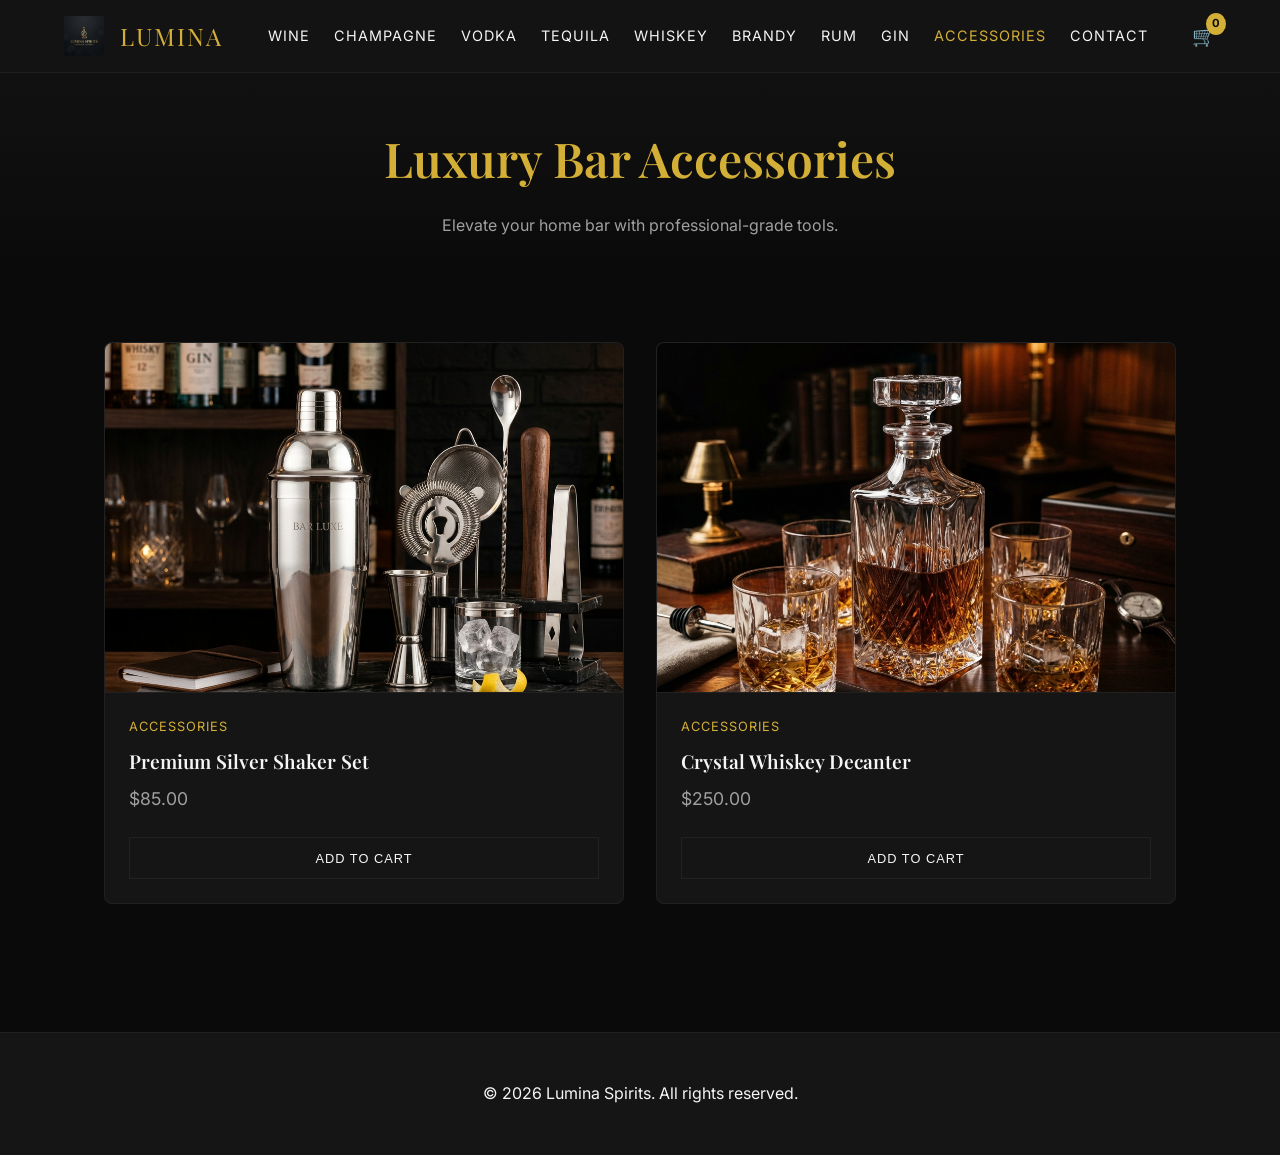
==== accessories.html @ 1b57c8b4 "Add files via upload" ====
<!DOCTYPE html>
<html lang="en">
<head>
    <meta charset="UTF-8">
    <meta name="viewport" content="width=device-width, initial-scale=1.0">
    <title>Bar Accessories | Lumina Spirits</title>
    <meta name="description" content="Premium bar accessories and tools.">
    <link rel="stylesheet" href="index.css">
</head>
<body>
    <nav class="navbar">
        <a href="index.html" class="nav-brand">
            <img src="assets/images/liquor_logo.png" alt="Lumina Spirits">
            <span>LUMINA</span>
        </a>
        <ul class="nav-links">
            <li><a href="wine.html">Wine</a></li>
            <li><a href="champagne.html">Champagne</a></li>
            <li><a href="vodka.html">Vodka</a></li>
            <li><a href="tequila.html">Tequila</a></li>
            <li><a href="whiskey.html">Whiskey</a></li>
            <li><a href="brandy.html">Brandy</a></li>
            <li><a href="rum.html">Rum</a></li>
            <li><a href="gin.html">Gin</a></li>
            <li><a href="accessories.html" style="color: var(--accent-gold);">Accessories</a></li>
            <li><a href="contact.html">Contact</a></li>
        </ul>
        <div class="nav-icons">
            <div class="cart-icon">🛒<span class="cart-count">0</span></div>
        </div>
    </nav>

    <header class="page-header">
        <h1 class="animate-on-scroll">Luxury Bar Accessories</h1>
        <p class="animate-on-scroll" style="color: var(--text-muted); margin-top: 1rem;">Elevate your home bar with professional-grade tools.</p>
    </header>

    <section class="container">
        <div class="product-grid">
            <div class="product-card">
                <img src="assets/images/accessories_shaker.png" alt="Silver Shaker Set" class="product-image">
                <div class="product-info">
                    <span class="product-category">Accessories</span>
                    <h3 class="product-title">Premium Silver Shaker Set</h3>
                    <p class="product-price">$85.00</p>
                    <button class="btn add-to-cart">Add to Cart</button>
                </div>
            </div>
            <div class="product-card">
                <img src="assets/images/accessories_decanter.png" alt="Crystal Decanter Set" class="product-image">
                <div class="product-info">
                    <span class="product-category">Accessories</span>
                    <h3 class="product-title">Crystal Whiskey Decanter</h3>
                    <p class="product-price">$250.00</p>
                    <button class="btn add-to-cart">Add to Cart</button>
                </div>
            </div>
        </div>
    </section>

    <footer>
        <div class="footer-content">
            <p>&copy; 2026 Lumina Spirits. All rights reserved.</p>
        </div>
    </footer>

    <script src="main.js"></script>
</body>
</html>
---- index.css ----
@import url('https://fonts.googleapis.com/css2?family=Inter:wght@300;400;500;600&family=Playfair+Display:ital,wght@0,400;0,600;0,700;1,400&display=swap');

:root {
    --bg-dark: #0a0a0a;
    --bg-card: #151515;
    --text-main: #f5f5f5;
    --text-muted: #a0a0a0;
    --accent-gold: #d4af37;
    --accent-gold-hover: #f1c40f;
    --glass-bg: rgba(20, 20, 20, 0.7);
    --glass-border: rgba(255, 255, 255, 0.05);
}

* {
    margin: 0;
    padding: 0;
    box-sizing: border-box;
}

body {
    font-family: 'Inter', sans-serif;
    background-color: var(--bg-dark);
    color: var(--text-main);
    line-height: 1.6;
    overflow-x: hidden;
}

h1, h2, h3, h4, h5, h6 {
    font-family: 'Playfair Display', serif;
    font-weight: 600;
}

a {
    text-decoration: none;
    color: inherit;
    transition: color 0.3s ease;
}

a:hover {
    color: var(--accent-gold);
}

/* Navbar */
.navbar {
    position: fixed;
    top: 0;
    width: 100%;
    background: var(--glass-bg);
    backdrop-filter: blur(10px);
    -webkit-backdrop-filter: blur(10px);
    border-bottom: 1px solid var(--glass-border);
    z-index: 1000;
    display: flex;
    justify-content: space-between;
    align-items: center;
    padding: 1rem 5%;
}

.nav-brand {
    display: flex;
    align-items: center;
    gap: 1rem;
}

.nav-brand img {
    height: 40px;
}

.nav-brand span {
    font-family: 'Playfair Display', serif;
    font-size: 1.5rem;
    color: var(--accent-gold);
    letter-spacing: 2px;
}

.nav-links {
    display: flex;
    gap: 1.5rem;
    list-style: none;
}

.nav-links li a {
    font-size: 0.9rem;
    text-transform: uppercase;
    letter-spacing: 1px;
}

.nav-icons {
    display: flex;
    gap: 1rem;
    font-size: 1.2rem;
    cursor: pointer;
}

.cart-icon {
    position: relative;
}

.cart-count {
    position: absolute;
    top: -8px;
    right: -10px;
    background: var(--accent-gold);
    color: var(--bg-dark);
    font-size: 0.7rem;
    font-weight: bold;
    padding: 2px 6px;
    border-radius: 50%;
}

/* Hero Section */
.hero {
    height: 100vh;
    display: flex;
    align-items: center;
    justify-content: center;
    text-align: center;
    background: linear-gradient(rgba(10, 10, 10, 0.8), rgba(10, 10, 10, 0.9)), url('./assets/images/champagne_bottle.png') center/cover no-repeat;
    padding: 0 20px;
    margin-top: 0;
}

.hero-content h1 {
    font-size: 4rem;
    margin-bottom: 1rem;
    animation: fadeInUp 1s ease-out;
}

.hero-content p {
    font-size: 1.2rem;
    color: var(--text-muted);
    margin-bottom: 2rem;
    max-width: 600px;
    margin-inline: auto;
    animation: fadeInUp 1s ease-out 0.2s both;
}

.btn {
    display: inline-block;
    padding: 0.8rem 2rem;
    background: transparent;
    color: var(--accent-gold);
    border: 1px solid var(--accent-gold);
    text-transform: uppercase;
    letter-spacing: 2px;
    font-size: 0.9rem;
    transition: all 0.3s ease;
    cursor: pointer;
}

.btn:hover {
    background: var(--accent-gold);
    color: var(--bg-dark);
}

.btn-primary {
    background: var(--accent-gold);
    color: var(--bg-dark);
}

.btn-primary:hover {
    background: transparent;
    color: var(--accent-gold);
}

/* Page Header */
.page-header {
    padding: 120px 5% 40px;
    text-align: center;
    background: linear-gradient(180deg, rgba(20,20,20,1) 0%, var(--bg-dark) 100%);
}

.page-header h1 {
    font-size: 3rem;
    color: var(--accent-gold);
}

/* Product Grid */
.container {
    max-width: 1200px;
    margin: 0 auto;
    padding: 4rem 5%;
}

.section-title {
    text-align: center;
    font-size: 2.5rem;
    margin-bottom: 3rem;
    color: var(--accent-gold);
}

.product-grid {
    display: grid;
    grid-template-columns: repeat(auto-fit, minmax(280px, 1fr));
    gap: 2rem;
}

.product-card {
    background: var(--bg-card);
    border: 1px solid var(--glass-border);
    border-radius: 8px;
    overflow: hidden;
    transition: transform 0.3s ease, box-shadow 0.3s ease;
    cursor: pointer;
    display: flex;
    flex-direction: column;
}

.product-card:hover {
    transform: translateY(-10px);
    box-shadow: 0 10px 30px rgba(0, 0, 0, 0.5);
    border-color: var(--accent-gold);
}

.product-image {
    width: 100%;
    height: 350px;
    object-fit: cover;
    border-bottom: 1px solid var(--glass-border);
}

.product-info {
    padding: 1.5rem;
    flex-grow: 1;
    display: flex;
    flex-direction: column;
}

.product-category {
    font-size: 0.8rem;
    color: var(--accent-gold);
    text-transform: uppercase;
    letter-spacing: 1px;
    margin-bottom: 0.5rem;
}

.product-title {
    font-size: 1.2rem;
    margin-bottom: 0.5rem;
}

.product-price {
    font-size: 1.1rem;
    color: var(--text-muted);
    margin-bottom: 1.5rem;
    flex-grow: 1;
}

.add-to-cart {
    width: 100%;
    padding: 0.8rem;
    background: transparent;
    color: var(--text-main);
    border: 1px solid var(--glass-border);
    cursor: pointer;
    transition: all 0.3s ease;
    text-transform: uppercase;
    letter-spacing: 1px;
    font-size: 0.8rem;
}

.product-card:hover .add-to-cart {
    border-color: var(--accent-gold);
}

.add-to-cart:hover {
    background: var(--accent-gold);
    color: var(--bg-dark);
}

/* Product Detail Page */
.product-detail-container {
    display: grid;
    grid-template-columns: 1fr 1fr;
    gap: 4rem;
    margin-top: 100px;
    align-items: center;
}

@media (max-width: 768px) {
    .product-detail-container {
        grid-template-columns: 1fr;
    }
}

.product-detail-image img {
    width: 100%;
    border-radius: 8px;
    box-shadow: 0 10px 30px rgba(0,0,0,0.5);
}

.product-detail-info h1 {
    font-size: 2.5rem;
    margin-bottom: 1rem;
}

.product-detail-info .price {
    font-size: 1.5rem;
    color: var(--accent-gold);
    margin-bottom: 2rem;
}

.product-detail-info p {
    color: var(--text-muted);
    margin-bottom: 2rem;
    font-size: 1.1rem;
}

/* Contact Page */
.contact-container {
    max-width: 600px;
    margin: 0 auto;
}

.contact-form {
    display: flex;
    flex-direction: column;
    gap: 1.5rem;
}

.form-group {
    display: flex;
    flex-direction: column;
    gap: 0.5rem;
}

.form-group label {
    font-size: 0.9rem;
    color: var(--accent-gold);
}

.form-group input, .form-group textarea {
    padding: 1rem;
    background: var(--bg-card);
    border: 1px solid var(--glass-border);
    color: var(--text-main);
    font-family: inherit;
    border-radius: 4px;
}

.form-group input:focus, .form-group textarea:focus {
    outline: none;
    border-color: var(--accent-gold);
}

/* Footer */
footer {
    background: var(--bg-card);
    padding: 3rem 5%;
    text-align: center;
    border-top: 1px solid var(--glass-border);
    margin-top: 4rem;
}

.footer-content {
    display: flex;
    flex-direction: column;
    align-items: center;
    gap: 1.5rem;
}

.social-links {
    display: flex;
    gap: 1.5rem;
    font-size: 1.5rem;
}

/* Animations */
.animate-on-scroll {
    opacity: 0;
    transform: translateY(30px);
    transition: opacity 0.8s ease, transform 0.8s ease;
}

.animate-on-scroll.visible {
    opacity: 1;
    transform: translateY(0);
}

@keyframes fadeInUp {
    from {
        opacity: 0;
        transform: translateY(20px);
    }
    to {
        opacity: 1;
        transform: translateY(0);
    }
}
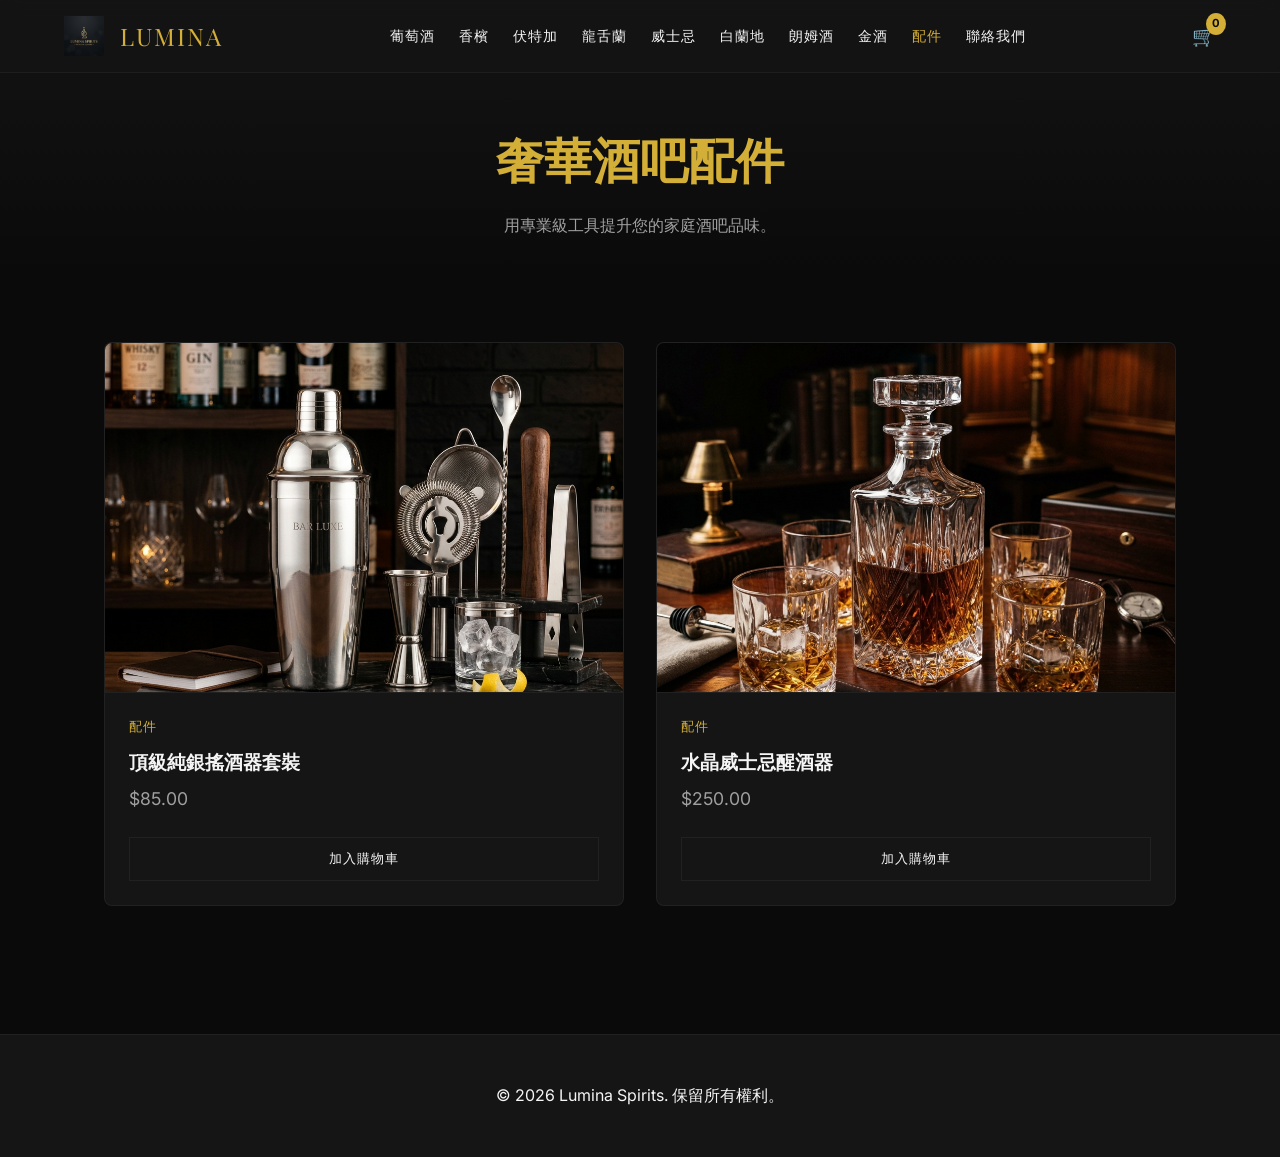
==== commit 57b42206: "Add files via upload" ====
--- a/accessories.html
+++ b/accessories.html
@@ -1,10 +1,10 @@
 <!DOCTYPE html>
-<html lang="en">
+<html lang="zh-TW">
 <head>
     <meta charset="UTF-8">
     <meta name="viewport" content="width=device-width, initial-scale=1.0">
-    <title>Bar Accessories | Lumina Spirits</title>
-    <meta name="description" content="Premium bar accessories and tools.">
+    <title>酒吧配件 | Lumina Spirits</title>
+    <meta name="description" content="頂級酒吧配件與工具。">
     <link rel="stylesheet" href="index.css">
 </head>
 <body>
@@ -14,16 +14,16 @@
             <span>LUMINA</span>
         </a>
         <ul class="nav-links">
-            <li><a href="wine.html">Wine</a></li>
-            <li><a href="champagne.html">Champagne</a></li>
-            <li><a href="vodka.html">Vodka</a></li>
-            <li><a href="tequila.html">Tequila</a></li>
-            <li><a href="whiskey.html">Whiskey</a></li>
-            <li><a href="brandy.html">Brandy</a></li>
-            <li><a href="rum.html">Rum</a></li>
-            <li><a href="gin.html">Gin</a></li>
-            <li><a href="accessories.html" style="color: var(--accent-gold);">Accessories</a></li>
-            <li><a href="contact.html">Contact</a></li>
+            <li><a href="wine.html">葡萄酒</a></li>
+            <li><a href="champagne.html">香檳</a></li>
+            <li><a href="vodka.html">伏特加</a></li>
+            <li><a href="tequila.html">龍舌蘭</a></li>
+            <li><a href="whiskey.html">威士忌</a></li>
+            <li><a href="brandy.html">白蘭地</a></li>
+            <li><a href="rum.html">朗姆酒</a></li>
+            <li><a href="gin.html">金酒</a></li>
+            <li><a href="accessories.html" style="color: var(--accent-gold);">配件</a></li>
+            <li><a href="contact.html">聯絡我們</a></li>
         </ul>
         <div class="nav-icons">
             <div class="cart-icon">🛒<span class="cart-count">0</span></div>
@@ -31,8 +31,8 @@
     </nav>
 
     <header class="page-header">
-        <h1 class="animate-on-scroll">Luxury Bar Accessories</h1>
-        <p class="animate-on-scroll" style="color: var(--text-muted); margin-top: 1rem;">Elevate your home bar with professional-grade tools.</p>
+        <h1 class="animate-on-scroll">奢華酒吧配件</h1>
+        <p class="animate-on-scroll" style="color: var(--text-muted); margin-top: 1rem;">用專業級工具提升您的家庭酒吧品味。</p>
     </header>
 
     <section class="container">
@@ -40,19 +40,19 @@
             <div class="product-card">
                 <img src="assets/images/accessories_shaker.png" alt="Silver Shaker Set" class="product-image">
                 <div class="product-info">
-                    <span class="product-category">Accessories</span>
-                    <h3 class="product-title">Premium Silver Shaker Set</h3>
+                    <span class="product-category">配件</span>
+                    <h3 class="product-title">頂級純銀搖酒器套裝</h3>
                     <p class="product-price">$85.00</p>
-                    <button class="btn add-to-cart">Add to Cart</button>
+                    <button class="btn add-to-cart">加入購物車</button>
                 </div>
             </div>
             <div class="product-card">
                 <img src="assets/images/accessories_decanter.png" alt="Crystal Decanter Set" class="product-image">
                 <div class="product-info">
-                    <span class="product-category">Accessories</span>
-                    <h3 class="product-title">Crystal Whiskey Decanter</h3>
+                    <span class="product-category">配件</span>
+                    <h3 class="product-title">水晶威士忌醒酒器</h3>
                     <p class="product-price">$250.00</p>
-                    <button class="btn add-to-cart">Add to Cart</button>
+                    <button class="btn add-to-cart">加入購物車</button>
                 </div>
             </div>
         </div>
@@ -60,7 +60,7 @@
 
     <footer>
         <div class="footer-content">
-            <p>&copy; 2026 Lumina Spirits. All rights reserved.</p>
+            <p>&copy; 2026 Lumina Spirits. 保留所有權利。</p>
         </div>
     </footer>
 
